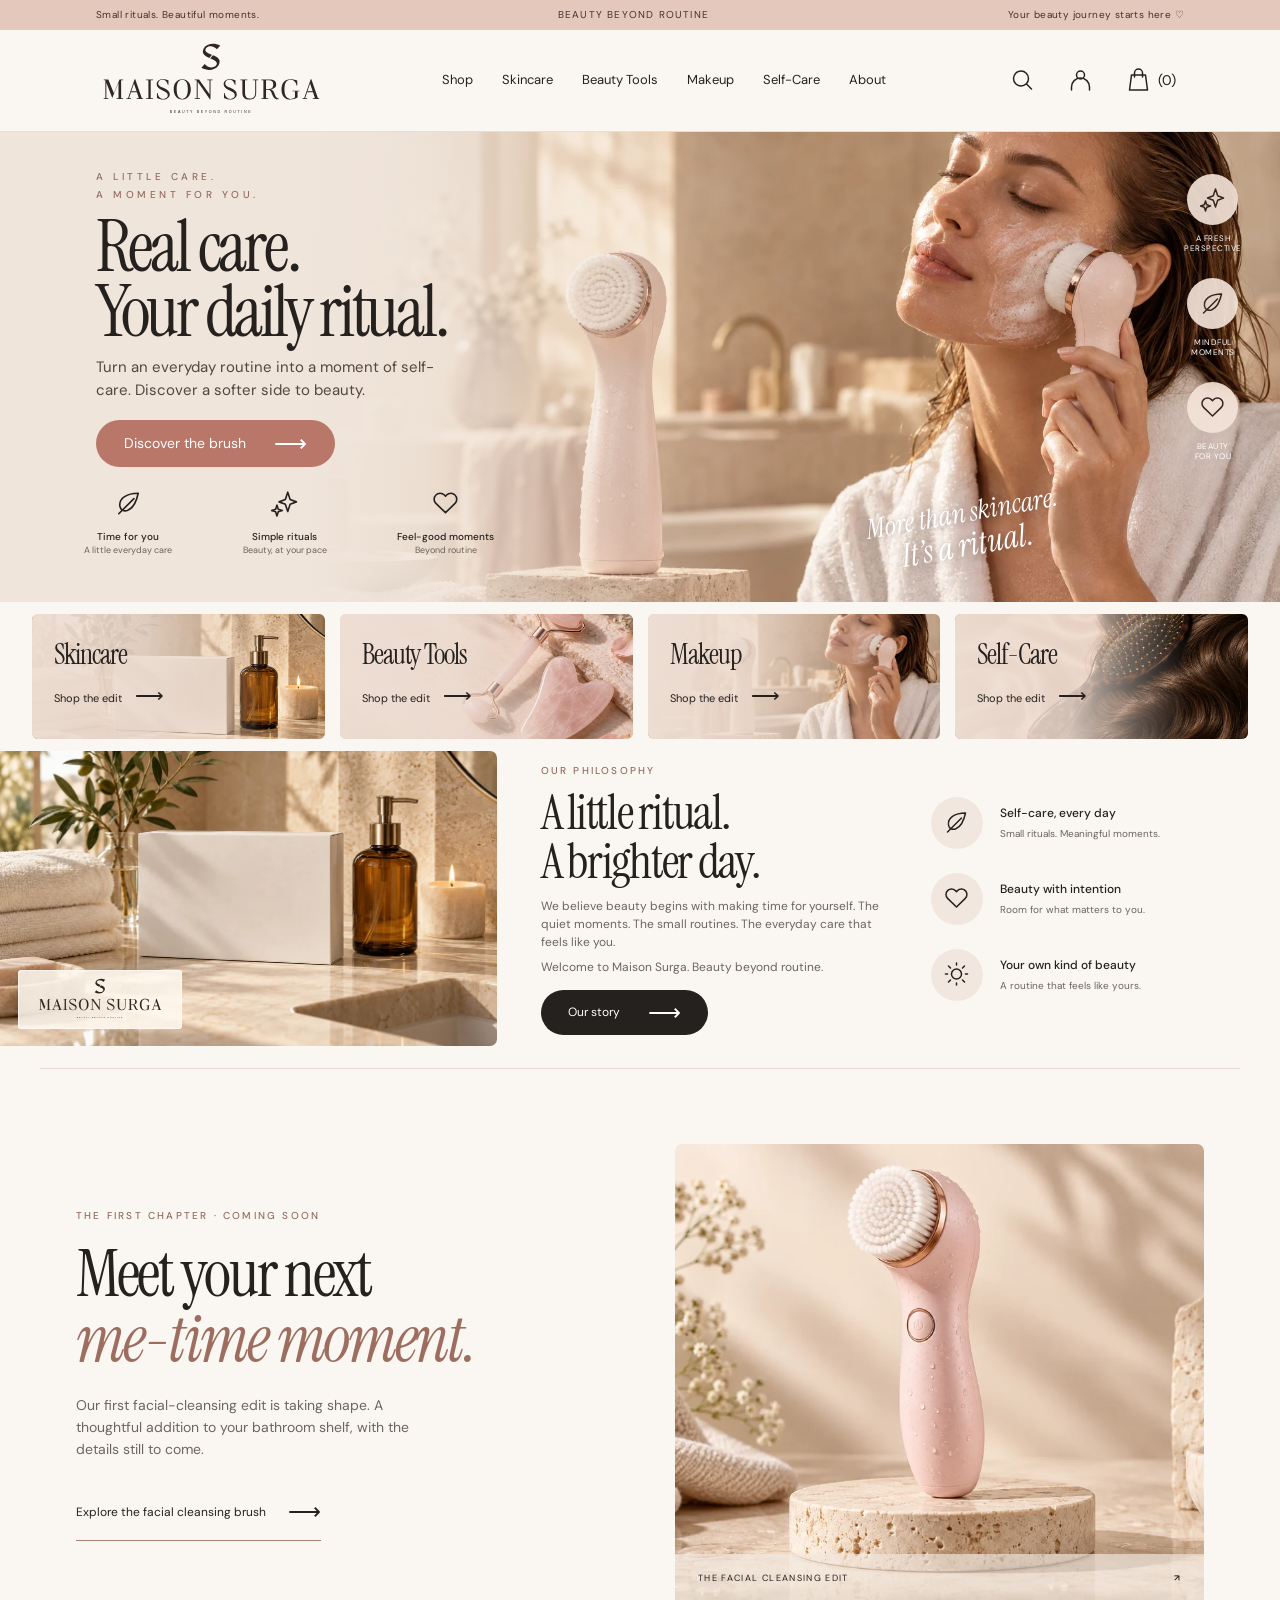
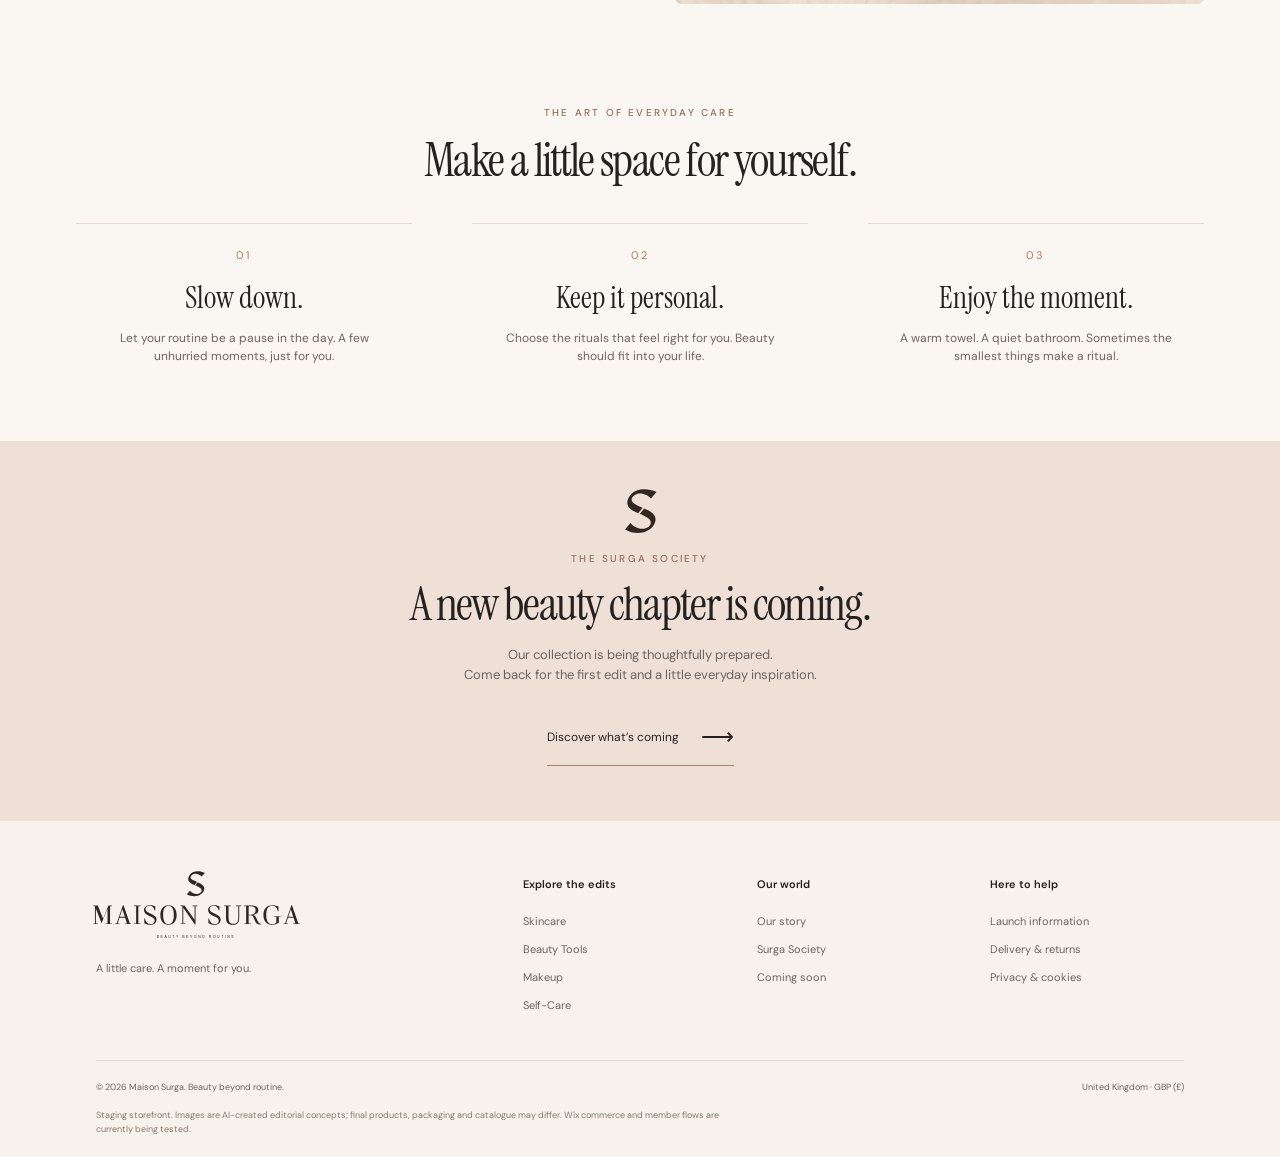
==== index.html @ 13e11ae6 "Load Wix managed login build" ====
<!doctype html>
<html lang="en-GB"><head><meta charset="utf-8"><meta name="viewport" content="width=device-width,initial-scale=1"><title>Maison Surga — Beauty Beyond Routine</title><meta name="description" content="A little care. A moment for you. Discover Maison Surga, a new chapter in beauty rituals and everyday self-care."><meta name="theme-color" content="#faf6f1"><link rel="icon" href="assets/monogram.svg?v=2" type="image/svg+xml"><link rel="stylesheet" href="css/fonts.css"><link rel="stylesheet" href="css/styles.css?v=13"><link rel="preload" href="assets/hero.webp" as="image"></head>
<body><a class="skip" href="#main">Skip to content</a><div id="site-header"></div><main id="main">
<section class="hero" aria-labelledby="hero-title"><img class="hero-image" src="assets/hero.webp" alt="Illustrative beauty campaign: a woman enjoying a facial cleansing ritual with a blush pink brush" fetchpriority="high"><div class="hero-shade"></div><div class="hero-content"><p class="eyebrow">A LITTLE CARE.<br>A MOMENT FOR YOU.</p><h1 id="hero-title">Real care.<br>Your daily ritual.</h1><p class="hero-description">Turn an everyday routine into a moment of self-care. Discover a softer side to beauty.</p><a class="button" href="product.html">Discover the brush <span aria-hidden="true">⟶</span></a><div class="hero-perks"><div><span data-icon="leaf"></span><strong>Time for you</strong><small>A little everyday care</small></div><div><span data-icon="spark"></span><strong>Simple rituals</strong><small>Beauty, at your pace</small></div><div><span data-icon="heart"></span><strong>Feel-good moments</strong><small>Beyond routine</small></div></div></div><p class="hero-note">More than skincare.<br><i>It’s a ritual.</i></p><div class="hero-side"><span data-icon="spark"></span><small>A FRESH<br>PERSPECTIVE</small><span data-icon="leaf"></span><small>MINDFUL<br>MOMENTS</small><span data-icon="heart"></span><small>BEAUTY<br>FOR YOU</small></div></section>
<section class="category-grid" id="shop" aria-label="Explore our collections"><a class="category" href="collection.html?category=skincare"><img src="assets/story.webp" alt="Warm skincare ritual on a marble vanity" loading="lazy"><div><h2>Skincare</h2><span>Shop the edit <b>⟶</b></span></div></a><a class="category" href="collection.html?category=tools"><img src="assets/tools.webp" alt="Rose-coloured facial roller and gua sha" loading="lazy"><div><h2>Beauty Tools</h2><span>Shop the edit <b>⟶</b></span></div></a><a class="category" href="collection.html?category=makeup"><img src="assets/hero.webp" alt="Maison Surga beauty editorial" loading="lazy"><div><h2>Makeup</h2><span>Shop the edit <b>⟶</b></span></div></a><a class="category" href="collection.html?category=selfcare"><img src="assets/hair.webp" alt="Soft everyday self-care ritual" loading="lazy"><div><h2>Self-Care</h2><span>Shop the edit <b>⟶</b></span></div></a></section>
<section class="philosophy" id="story"><div class="story-photo"><img src="assets/story.webp" alt="An ivory gift box, amber bottle and candle in a sunlit bathroom — Maison Surga editorial imagery" loading="lazy"><div class="story-seal"><img src="assets/logo.svg?v=2" alt="Maison Surga — Beauty Beyond Routine"></div></div><div class="story-copy"><p class="eyebrow">OUR PHILOSOPHY</p><h2>A little ritual.<br>A brighter day.</h2><p>We believe beauty begins with making time for yourself. The quiet moments. The small routines. The everyday care that feels like you.</p><p>Welcome to Maison Surga. Beauty beyond routine.</p><a class="button dark" href="about.html">Our story <span>⟶</span></a></div><div class="values"><article><span data-icon="leaf"></span><div><h3>Self-care, every day</h3><p>Small rituals. Meaningful moments.</p></div></article><article><span data-icon="heart"></span><div><h3>Beauty with intention</h3><p>Room for what matters to you.</p></div></article><article><span data-icon="sun"></span><div><h3>Your own kind of beauty</h3><p>A routine that feels like yours.</p></div></article></div></section>
<section class="feature section-wrap"><div class="feature-copy"><p class="eyebrow">THE FIRST CHAPTER · COMING SOON</p><h2>Meet your next<br><i>me-time moment.</i></h2><p>Our first facial-cleansing edit is taking shape. A thoughtful addition to your bathroom shelf, with the details still to come.</p><a class="text-link" href="product.html">Explore the facial cleansing brush <span>⟶</span></a></div><a class="feature-photo" href="product.html"><img src="assets/brush.webp" alt="Editorial concept of the first Maison Surga facial cleansing brush" loading="lazy"><span>THE FACIAL CLEANSING EDIT <b>↗</b></span></a></section>
<section class="ritual section-wrap"><p class="eyebrow">THE ART OF EVERYDAY CARE</p><h2>Make a little space for yourself.</h2><div class="ritual-grid"><article><span>01</span><h3>Slow down.</h3><p>Let your routine be a pause in the day. A few unhurried moments, just for you.</p></article><article><span>02</span><h3>Keep it personal.</h3><p>Choose the rituals that feel right for you. Beauty should fit into your life.</p></article><article><span>03</span><h3>Enjoy the moment.</h3><p>A warm towel. A quiet bathroom. Sometimes the smallest things make a ritual.</p></article></div></section>
<section class="society" id="society"><img src="assets/monogram.svg?v=2" alt="" width="55" height="50"><p class="eyebrow">THE SURGA SOCIETY</p><h2>A new beauty chapter is coming.</h2><p>Our collection is being thoughtfully prepared.<br>Come back for the first edit and a little everyday inspiration.</p><a class="text-link" href="collection.html">Discover what’s coming <span>⟶</span></a></section>
</main><div id="site-footer"></div><script src="js/wix-store.js?v=13"></script><script src="js/main.js?v=13"></script></body></html>
---- css/fonts.css ----
@font-face {
  font-family: 'DM Sans';
  font-style: normal;
  font-weight: 400;
  font-display: swap;
  src: url(../assets/font-0.ttf) format('truetype');
}
@font-face {
  font-family: 'DM Sans';
  font-style: normal;
  font-weight: 500;
  font-display: swap;
  src: url(../assets/font-1.ttf) format('truetype');
}
@font-face {
  font-family: 'DM Sans';
  font-style: normal;
  font-weight: 600;
  font-display: swap;
  src: url(../assets/font-2.ttf) format('truetype');
}
@font-face {
  font-family: 'Instrument Serif';
  font-style: italic;
  font-weight: 400;
  font-display: swap;
  src: url(../assets/font-3.ttf) format('truetype');
}
@font-face {
  font-family: 'Instrument Serif';
  font-style: normal;
  font-weight: 400;
  font-display: swap;
  src: url(../assets/font-4.ttf) format('truetype');
}
---- css/styles.css ----
:root{--ivory:#faf7f2;--rose:#b87769;--ink:#25211f;--muted:#6d6560;--line:#e5dbd3;--serif:'Instrument Serif',Georgia,serif;--sans:'DM Sans',Arial,sans-serif}*{box-sizing:border-box}html{scroll-behavior:smooth;scroll-padding-top:115px}body{margin:0;background:var(--ivory);color:var(--ink);font:14px/1.55 var(--sans)}body.locked{overflow:hidden}a{color:inherit;text-decoration:none}button,input{font:inherit}button{cursor:pointer;color:inherit;background:none;border:0}img{display:block;max-width:100%}svg.icon{width:25px;height:25px;fill:none;stroke:currentColor;stroke-width:1.5;stroke-linecap:round;stroke-linejoin:round}h1,h2,h3,p{margin:0}h1,h2{font-family:var(--serif);font-weight:400;line-height:.98;letter-spacing:-.035em}p{color:var(--muted)}h3{font-weight:500}a,button{touch-action:manipulation}a:focus-visible,button:focus-visible,input:focus-visible,summary:focus-visible{outline:2px solid var(--rose);outline-offset:5px}.skip{position:fixed;top:-90px;left:10px;background:white;padding:12px;z-index:100}.skip:focus{top:10px}.announcement{height:30px;background:#e4c8bb;display:flex;align-items:center;justify-content:space-between;padding:0 7.5%;font-size:10px;letter-spacing:.04em}.announcement p{color:#44332d}.announcement p:nth-child(2){letter-spacing:.12em}.header{height:102px;padding:9px 7.5%;display:flex;align-items:center;justify-content:space-between;gap:28px;background:var(--ivory);border-bottom:1px solid #e9dfd5;position:relative;z-index:20}.brand img{width:230px;height:85px}.header nav{display:flex;align-items:center;gap:29px;font-size:13px}.header nav a{padding:16px 0;position:relative}.header nav a:after{content:'';position:absolute;bottom:10px;left:0;height:1px;width:0;background:var(--rose);transition:width .2s}.header nav a:hover:after{width:100%}.chevron{font-size:11px;margin-left:6px}.header-actions{display:flex;gap:17px;align-items:center}.icon-button{padding:8px;display:flex;align-items:center;gap:7px}.hamburger{display:none}.hero{height:470px;position:relative;isolation:isolate;overflow:hidden;background:#eddfd2}.hero-image{position:absolute;right:0;top:0;width:76%;height:100%;object-fit:cover;object-position:50% 42%;z-index:-3}.hero-shade{position:absolute;inset:0;background:linear-gradient(90deg,#f0e5db 0%,#f0e5db 24%,#f0e5dbe6 33%,#f0e5db66 46%,transparent 60%);z-index:-2}.hero-content{padding:36px 0 0 7.5%;width:50%;max-width:650px}.eyebrow{font-size:10px;font-weight:500;letter-spacing:.22em;color:#936d60;line-height:1.8}.hero .eyebrow{letter-spacing:.35em}.hero h1{font-size:clamp(58px,5.65vw,85px);margin:10px 0 12px;line-height:.9;letter-spacing:-.045em}.hero-description{font-size:15px;max-width:340px;line-height:1.5;color:#514841}.button{display:inline-flex;align-items:center;justify-content:center;gap:28px;background:var(--rose);color:white;border:1px solid transparent;padding:11px 27px;border-radius:40px;transition:background .2s,transform .2s;font-size:14px;margin-top:19px;min-height:44px}.button:hover{background:#996153;transform:translateY(-2px)}.button span{font-size:23px;line-height:1}.button.dark{background:var(--ink);font-size:12px;padding:10px 26px}.button.dark:hover{background:#544238}.hero-perks{display:flex;justify-content:space-between;max-width:410px;margin:23px 0 0 -12px;text-align:center;gap:14px}.hero-perks svg{width:27px;height:27px;margin:0 auto 5px}.hero-perks strong,.hero-perks small{display:block}.hero-perks strong{font-size:10px;font-weight:500}.hero-perks small{font-size:9px;color:#6f625b}.hero-note{position:absolute;right:17%;bottom:39px;transform:rotate(-10deg);font:italic 27px/1.1 var(--serif);color:#fff;text-align:center;text-shadow:0 1px 10px #442c2366}.hero-note i{font-size:32px}.hero-side{position:absolute;right:3%;top:42px;display:flex;flex-direction:column;align-items:center;gap:8px;color:#fff;text-align:center}.hero-side>span{border-radius:50%;background:#f4e4d9e8;color:#342720;width:51px;height:51px;display:grid;place-items:center}.hero-side small{font-size:8px;letter-spacing:.06em;line-height:1.3;margin-bottom:16px}.category-grid{padding:12px 2.5%;display:grid;grid-template-columns:repeat(4,minmax(0,1fr));gap:15px}.category{height:125px;position:relative;overflow:hidden;border-radius:6px;background:#eeddd3;isolation:isolate}.category img{position:absolute;inset:0;width:100%;height:100%;object-fit:cover;z-index:-2;transition:transform .6s}.category:after{content:'';position:absolute;inset:0;z-index:-1;background:linear-gradient(90deg,#edddd2f5 0%,#edddd2d9 40%,transparent 80%)}.category:nth-child(3):after{background:linear-gradient(90deg,#edddd2 0%,#edddd2d9 32%,transparent 85%)}.category:hover img{transform:scale(1.05)}.category>div{padding:27px 22px}.category h2{font-size:28px;letter-spacing:-.035em}.category span{font-size:11px;display:block;margin-top:12px}.category b{font-size:20px;font-weight:400;margin-left:10px}.philosophy{display:grid;grid-template-columns:40% 34% 26%;align-items:center;padding:0 3% 22px 0}.story-photo{position:relative;height:295px;overflow:hidden;border-radius:0 7px 7px 0}.story-photo>img{width:100%;height:100%;object-fit:cover}.story-seal{position:absolute;bottom:17px;left:18px;padding:7px 16px;background:#fff8efde;border:1px solid #ffffff8c;border-radius:3px}.story-seal img{width:130px;height:auto}.story-copy{padding:10px 35px 10px 44px}.story-copy h2{font-size:49px;margin:8px 0 12px}.story-copy p:not(.eyebrow){font-size:12px;line-height:1.5}.story-copy p+p{margin-top:7px}.story-copy .button{margin-top:14px}.values{display:flex;flex-direction:column;gap:24px;padding-left:12px}.values article{display:flex;align-items:center;gap:17px}.values article>span{width:52px;height:52px;background:#f1e7df;border-radius:50%;display:grid;place-items:center;flex-shrink:0}.values h3{font-size:12px;margin-bottom:3px}.values p{font-size:10px}.section-wrap{max-width:1200px;margin:0 auto;padding:75px 36px}.feature{display:grid;grid-template-columns:1fr 1fr;align-items:center;gap:70px;border-top:1px solid var(--line)}.feature h2{font-size:66px;margin:17px 0 24px}.feature h2 i{font-weight:400;color:#9d6e60}.feature-copy>p:not(.eyebrow){max-width:370px;font-size:14px}.text-link{display:inline-flex;gap:22px;align-items:center;font-size:12px;padding:10px 0;border-bottom:1px solid #ad8272;margin-top:24px}.text-link span{font-size:23px}.feature-photo{position:relative;display:block;overflow:hidden;border-radius:7px}.feature-photo img{width:100%;aspect-ratio:1.15;object-fit:cover;transition:transform .5s}.feature-photo:hover img{transform:scale(1.03)}.feature-photo>span{position:absolute;bottom:0;left:0;right:0;background:#f2e9dfa8;padding:18px 23px;display:flex;justify-content:space-between;font-size:9px;letter-spacing:.15em}.ritual{text-align:center;padding-top:25px;padding-bottom:75px}.ritual h2{font-size:47px;margin-top:15px}.ritual-grid{display:grid;grid-template-columns:repeat(3,1fr);gap:60px;margin-top:40px}.ritual-grid article{border-top:1px solid var(--line);padding-top:20px}.ritual-grid span{font-size:11px;letter-spacing:.2em;color:var(--rose)}.ritual-grid h3{font:30px var(--serif);margin:12px 0}.ritual-grid p{font-size:12px;max-width:275px;margin:auto}.society{text-align:center;padding:46px 20px 55px;background:#eee0d7}.society>img{margin:0 auto 13px}.society h2{font-size:47px;margin:13px 0 18px}.society p:not(.eyebrow){font-size:13px}.footer{padding:45px 7.5% 20px;background:#f7f2eb}.footer-top{display:grid;grid-template-columns:2fr 1fr 1fr 1fr;gap:40px}.footer-brand img{width:220px;margin-left:-10px}.footer-brand p{font-size:11px;margin-top:13px}.footer h3{font-size:11px;font-weight:600;margin:10px 0 20px}.footer nav a{display:block;font-size:11px;color:var(--muted);margin:11px 0}.footer nav a:hover{color:var(--rose)}.footer-bottom{border-top:1px solid var(--line);margin-top:35px;padding-top:20px;display:flex;justify-content:space-between;gap:15px;font-size:9px}.footer-note{font-size:9px;max-width:650px;margin-top:14px;color:#8a7a71}.dialog{position:fixed;inset:0;width:100%;height:100%;max-width:none;max-height:none;background:transparent;border:0;margin:0;padding:0;color:var(--ink)}.dialog::backdrop{background:#24181166;backdrop-filter:blur(3px)}.dialog-panel{margin:90px auto;background:var(--ivory);padding:35px;width:min(560px,calc(100% - 30px));position:relative;border-radius:8px;box-shadow:0 20px 100px #21181020}.dialog-close{position:absolute;right:15px;top:15px;padding:10px;font-size:22px}.dialog h2{font-size:38px;margin:10px 0 20px}.dialog p{font-size:13px;margin-bottom:15px}.dialog input{width:100%;border:1px solid #cdbfb3;background:#fffaf4;padding:13px 15px;border-radius:4px;color:var(--ink)}.search-results a{display:flex;align-items:center;gap:15px;padding:15px 0;border-bottom:1px solid var(--line)}.search-results img{width:60px;height:60px;object-fit:cover;border-radius:4px}.search-results small{display:block;color:var(--muted)}.dialog .empty-bag{padding:20px 0;text-align:center}.empty-bag svg{margin:0 auto 15px;width:45px;height:45px}.breadcrumb{font-size:10px;color:var(--muted);padding:24px 7.5%}.breadcrumb a{text-decoration:underline;text-underline-offset:3px}.pdp{display:grid;grid-template-columns:1.1fr 1fr;gap:65px;max-width:1200px;padding:10px 35px 65px;margin:auto}.gallery-track{display:flex;overflow-x:auto;scroll-snap-type:x mandatory;scrollbar-width:none;border-radius:7px;background:#eadbce}.gallery-track img{flex:0 0 100%;width:100%;min-width:100%;object-fit:cover;aspect-ratio:1;scroll-snap-align:start}.gallery-thumbs{display:flex;gap:9px;margin:13px 0}.gallery-thumbs button{padding:3px;border:1px solid transparent;border-radius:4px}.gallery-thumbs button[aria-current=true]{border-color:var(--rose)}.gallery-thumbs img{width:66px;height:66px;object-fit:cover;border-radius:2px}.image-caption{font-size:10px}.product-copy{padding-top:18px}.product-copy h1{font-size:65px;margin:13px 0 17px}.product-copy>p{font-size:14px;max-width:420px}.status{display:inline-block;border:1px solid #ceb7a9;color:#8b5f4f;padding:5px 12px;border-radius:20px;font-size:10px;margin-top:22px;letter-spacing:.06em}.launch-message{margin:20px 0 22px;padding:20px;background:#f0e5dc;border-radius:5px}.launch-message h2{font-family:var(--sans);font-size:14px;letter-spacing:0;margin-bottom:8px}.launch-message p{font-size:12px}.product-copy details{border-top:1px solid var(--line);padding:17px 0;font-size:12px}.product-copy details:last-child{border-bottom:1px solid var(--line)}summary{cursor:pointer;font-size:13px;list-style:none;display:flex;justify-content:space-between}summary:after{content:'+';font-size:18px}details[open] summary:after{content:'−'}details p{margin-top:13px;line-height:1.7}.editorial-page{max-width:1120px;margin:0 auto;padding:55px 35px 70px}.editorial-hero{display:grid;grid-template-columns:1fr 1fr;align-items:center;gap:60px}.editorial-hero>img{width:100%;aspect-ratio:1;object-fit:cover;border-radius:6px}.editorial-hero h1{font-size:72px;margin:16px 0 25px}.editorial-hero p:not(.eyebrow){margin:12px 0;line-height:1.8}.collection-intro{text-align:center;padding:45px 20px 30px}.collection-intro h1{font-size:70px;margin:15px 0 20px}.collection-intro p:not(.eyebrow){max-width:490px;margin:auto}.collection-feature{max-width:950px;display:grid;grid-template-columns:1fr 1fr;gap:55px;align-items:center;margin:20px auto 70px;padding:0 25px}.collection-feature>img{width:100%;aspect-ratio:1;object-fit:cover;border-radius:6px}.collection-feature h2{font-size:47px;margin:15px 0}.collection-feature p{font-size:13px}.help-content{max-width:750px;margin:40px auto 70px;padding:0 25px}.help-content h1{font-size:60px;margin-bottom:30px}.help-content h2{font-size:29px;margin:30px 0 12px}.help-content p{font-size:14px}.help-content a{text-decoration:underline}.mobile-product-cta{display:none}
@media(min-width:1600px){.hero{height:540px}.hero-content{padding-top:50px}.hero h1{font-size:94px}.hero-perks{margin-top:30px}.category{height:150px}.story-photo{height:345px}}
@media(max-width:1100px){.header{padding:9px 4%;gap:15px}.brand img{width:195px}.header nav{gap:18px}.header-actions{gap:3px}.hero-content{padding-left:5%}.hero h1{font-size:65px}.hero-perks{max-width:360px}.story-copy{padding:18px 27px}.story-copy h2{font-size:41px}.values{padding-left:0;gap:20px}.values article{gap:10px}.values article>span{width:44px;height:44px}.category h2{font-size:24px}.category>div{padding-left:16px}.philosophy{grid-template-columns:38% 36% 26%}.pdp{gap:35px}.product-copy h1{font-size:55px}}
@media(max-width:760px){html{scroll-padding-top:85px}.announcement{height:27px;justify-content:center;padding:0 10px;font-size:8px}.announcement p:first-child,.announcement p:last-child{display:none}.header{height:83px;padding:5px 14px;gap:5px}.brand img{width:177px;height:70px}.hamburger{display:flex;padding:9px}.header-actions{gap:0}.header-actions .account-button{display:none}.header-actions .icon-button{padding:7px}.header-actions .bag-count{display:none}.icon-button svg{width:21px;height:21px}.header nav{display:none;position:absolute;top:82px;left:0;right:0;padding:20px 28px 30px;background:var(--ivory);box-shadow:0 20px 30px #28201b15;font-size:17px}.header nav.open{display:flex;flex-direction:column;align-items:stretch;gap:0}.header nav a{border-bottom:1px solid var(--line);padding:14px 0}.header nav a:after{display:none}.hero{height:730px}.hero-image{top:290px;width:100%;height:440px;object-position:58% 40%}.hero-shade{background:linear-gradient(180deg,#f0e5db 0%,#f0e5db 37%,#f0e5db99 44%,transparent 56%)}.hero-content{padding:25px 23px 0;width:100%;max-width:none}.hero .eyebrow{font-size:8px;line-height:1.7;letter-spacing:.26em}.hero .eyebrow br{display:none}.hero h1{font-size:61px;line-height:.92;margin:13px 0}.hero-description{font-size:12px;line-height:1.55;max-width:300px}.hero .button{margin-top:17px;font-size:12px;padding:9px 23px}.hero-perks{position:absolute;bottom:0;left:0;width:100%;max-width:none;margin:0;background:#f9eee5eb;backdrop-filter:blur(8px);padding:13px 16px 12px;gap:8px}.hero-perks svg{width:23px;height:23px;margin-bottom:4px}.hero-perks strong{font-size:9px}.hero-perks small{font-size:8px}.hero-note{font-size:24px;bottom:105px;right:8%;max-width:170px}.hero-note i{font-size:29px}.hero-side{display:none}.category-grid{padding:12px;gap:10px;grid-template-columns:repeat(2,minmax(0,1fr))}.category{height:127px}.category>div{padding:18px 12px}.category h2{font-size:23px;max-width:120px}.category span{font-size:9px;margin-top:9px}.category b{margin-left:4px;font-size:17px}.category img{object-position:62% center}.category:after{background:linear-gradient(90deg,#edddd2e8,#edddd2a6 45%,transparent)}.philosophy{display:flex;flex-direction:column;padding:8px 0 30px}.story-photo{width:calc(100% - 24px);height:260px;border-radius:6px}.story-copy{padding:29px 25px 22px;width:100%}.story-copy h2{font-size:49px;margin:10px 0 16px}.story-copy p:not(.eyebrow){font-size:13px;max-width:400px}.story-copy .button{margin-top:20px}.values{padding:5px 25px 0;width:100%;gap:15px}.values article{gap:17px}.values h3{font-size:12px}.values p{font-size:11px}.section-wrap{padding:38px 24px}.feature{gap:25px;grid-template-columns:1fr;margin:0 12px;padding:36px 12px}.feature h2{font-size:53px;margin:15px 0 20px}.feature-copy>p:not(.eyebrow){font-size:13px}.feature-photo img{aspect-ratio:1.15}.text-link{margin-top:15px}.ritual h2{font-size:42px}.ritual-grid{grid-template-columns:1fr;gap:24px;margin-top:27px}.ritual-grid article{padding-top:16px}.ritual-grid h3{font-size:29px;margin:7px 0}.society{padding:35px 23px 40px}.society h2{font-size:42px}.society p:not(.eyebrow){font-size:12px}.footer{padding:26px 25px 22px}.footer-top{grid-template-columns:1fr 1fr;gap:22px}.footer-brand{grid-column:1/-1}.footer-brand img{width:210px}.footer h3{margin-bottom:15px}.footer-top nav:last-child{grid-column:1/-1}.footer-bottom{font-size:8px;flex-wrap:wrap;margin-top:20px}.footer-note{font-size:8px}.breadcrumb{padding:20px 20px;font-size:9px}.pdp{grid-template-columns:1fr;padding:0 16px 40px;gap:15px}.product-copy{padding:10px 6px}.product-copy h1{font-size:58px}.product-copy>p{font-size:13px}.gallery-track img{aspect-ratio:1.05}.gallery-thumbs img{width:53px;height:53px}.editorial-page{padding:25px 22px 45px}.editorial-hero{grid-template-columns:1fr;gap:27px}.editorial-hero h1{font-size:58px}.editorial-hero p:not(.eyebrow){font-size:13px}.collection-intro{padding:32px 22px 22px}.collection-intro h1{font-size:57px}.collection-intro p:not(.eyebrow){font-size:13px}.collection-feature{grid-template-columns:1fr;gap:20px;padding:0 22px;margin-bottom:45px}.collection-feature h2{font-size:42px}.help-content h1{font-size:50px}.dialog-panel{padding:32px 23px;margin:50px auto}.dialog h2{font-size:34px}.mobile-product-cta{display:flex;position:sticky;bottom:0;z-index:10;background:#faf7f2f5;border-top:1px solid var(--line);padding:10px 20px;align-items:center;justify-content:space-between;gap:10px;font-size:11px}.mobile-product-cta a{font-size:11px;text-decoration:underline;text-underline-offset:3px}.mobile-product-cta span{color:var(--muted)}}
@media(prefers-reduced-motion:reduce){html{scroll-behavior:auto}*,*:before,*:after{transition:none!important;animation:none!important}}
.category:first-child img{object-position:center 23%}@media(max-width:900px) and (min-width:761px){.header{padding-left:18px;padding-right:18px;gap:12px}.brand img{width:170px}.header nav{gap:15px;font-size:12px}.header-actions{gap:0}.header-actions .icon-button{padding:5px}}

.mobile-nav-account{display:none}
.product-price-row{display:flex;align-items:baseline;gap:12px;margin:23px 0 18px}
.product-price-row strong{font:34px/1 var(--serif);font-weight:400}
.product-price-row s{font-size:13px;color:#968981}
.product-options{border-top:1px solid var(--line);padding-top:17px;margin-top:10px}
.product-options>span{display:block;font-size:11px;font-weight:600;margin-bottom:10px}
.variant-options{display:flex;flex-wrap:wrap;gap:8px}
.variant-choice{border:1px solid #cdbfb3;border-radius:999px;padding:9px 15px;background:#fffaf4;font-size:11px;min-width:62px}
.variant-choice[aria-pressed=true]{background:var(--ink);border-color:var(--ink);color:#fff}
.product-add{width:min(100%,420px);margin:22px 0 10px}
.product-add:disabled,.bag-checkout:disabled,.account-login:disabled{opacity:.6;cursor:wait;transform:none}
.integration-note{font-size:10px!important;max-width:430px!important;margin:0 0 23px;color:#8a7a71!important}
.muted-note,.product-error{font-size:11px;color:var(--muted)}
.bag-loading,.bag-error{padding:24px 0;color:var(--muted);font-size:12px}
.bag-line{display:grid;grid-template-columns:64px minmax(0,1fr) auto;gap:14px;align-items:center;padding:14px 0;border-bottom:1px solid var(--line)}
.bag-line img,.bag-line-placeholder{width:64px;height:64px;border-radius:5px;object-fit:cover;background:#eee2d9}
.bag-line strong{display:block;font-size:12px;font-weight:600;line-height:1.35}
.bag-line small{display:block;color:var(--muted);font-size:9px;margin-top:4px}
.bag-line>span{font-size:11px;white-space:nowrap}
.bag-summary{padding-top:18px}
.bag-summary>div{display:flex;justify-content:space-between;gap:20px;align-items:center;font-size:12px}
.bag-summary .button{width:100%;margin-top:18px}
.bag-summary>small{display:block;text-align:center;color:var(--muted);font-size:9px;margin-top:9px}
.account-note{display:block;color:var(--muted);font-size:9px;margin-top:11px}
.account-status{display:inline-block;border:1px solid #cdbfb3;border-radius:20px;padding:5px 10px;font-size:8px;letter-spacing:.15em;color:#8b5f4f}
.account-signed-in h3{font:32px/1.05 var(--serif);margin:16px 0 6px}
.account-signed-in p{font-size:12px}
.account-logout{background:none;margin-top:18px}
.store-notice{position:fixed;left:50%;bottom:24px;transform:translateX(-50%);z-index:120;background:var(--ink);color:white;border-radius:999px;padding:11px 18px;box-shadow:0 10px 40px #24181133;font-size:11px;text-align:center;max-width:calc(100% - 30px)}
.store-notice.error{background:#7c4037}
.auth-callback-page{min-height:100vh;display:flex;flex-direction:column;align-items:center;justify-content:center;text-align:center;padding:30px;background:var(--ivory)}
.auth-callback-page>img{width:230px;margin-bottom:25px}
.auth-callback-page h1{font-size:clamp(46px,7vw,76px);margin:12px 0 16px}
.auth-callback-page>p:not(.eyebrow){font-size:13px;max-width:430px}
@media(max-width:760px){
  .header nav .mobile-nav-account{display:block;border-bottom:1px solid var(--line);padding:14px 0;text-align:left;font-size:17px;width:100%}
  .product-price-row strong{font-size:31px}
  .variant-choice{padding:9px 13px}
  .product-add{width:100%}
  .mobile-add-trigger{border:0;margin:0;padding:8px 0}
  .bag-line{grid-template-columns:56px minmax(0,1fr) auto;gap:10px}
  .bag-line img,.bag-line-placeholder{width:56px;height:56px}
  .store-notice{bottom:15px}
}

.dialog-close{width:42px;height:42px;display:grid;place-items:center;border-radius:50%;padding:0}
.dialog-close:focus-visible{outline:1px solid var(--rose);outline-offset:1px}
.bag-line-copy{min-width:0}
.bag-quantity{display:flex;align-items:center;gap:8px;margin-top:9px}
.bag-quantity>button:not(.bag-remove){width:28px;height:28px;border:1px solid var(--line);border-radius:50%;display:grid;place-items:center;background:#fffaf4;font-size:15px;line-height:1}
.bag-quantity>span{min-width:18px;text-align:center;font-size:10px}
.bag-quantity .bag-remove{margin-left:5px;padding:4px 0;border-bottom:1px solid #b79a8d;font-size:9px;color:var(--muted)}
.bag-quantity button:disabled{opacity:.45;cursor:wait}

.catalog-section{max-width:1180px;margin:0 auto;padding:10px 34px 80px}
.catalog-status{font-size:10px;letter-spacing:.08em;color:var(--muted);margin:8px 0 20px;text-align:right}
.product-grid{display:grid;grid-template-columns:repeat(4,minmax(0,1fr));gap:18px}
.product-card{display:block;background:#fffaf5;border:1px solid #eaded5;border-radius:8px;overflow:hidden;transition:transform .2s,box-shadow .2s}
.product-card:hover{transform:translateY(-3px);box-shadow:0 14px 35px #412c2112}
.product-card-image{aspect-ratio:1/1;overflow:hidden;background:#efe4dc}
.product-card-image img{width:100%;height:100%;object-fit:cover;transition:transform .45s}
.product-card:hover .product-card-image img{transform:scale(1.025)}
.product-card-placeholder{width:100%;height:100%;background:linear-gradient(135deg,#efe4dc,#f7efe8)}
.product-card-copy{padding:15px 15px 17px}
.product-card-category{font-size:8px;letter-spacing:.15em;color:#9b7466;text-transform:uppercase}
.product-card h2{font:24px/1.05 var(--serif);margin:8px 0 16px;min-height:51px}
.product-card-copy>div{display:flex;justify-content:space-between;gap:10px;align-items:center;font-size:10px}
.product-card-copy strong{font-weight:500}
.product-card-copy b{font-size:16px;font-weight:400;margin-left:5px}
.product-gallery-loading{min-height:520px;width:100%;display:grid;place-items:center;color:var(--muted);font-size:11px}
.variant-group{width:100%;padding:8px 0}
.variant-group>span{display:block;font-size:10px;color:var(--muted);margin-bottom:8px}
.variant-group>div{display:flex;flex-wrap:wrap;gap:8px}
.account-form{display:grid;gap:13px}
.account-form>p{margin:0 0 2px}
.account-form label{font-size:10px;font-weight:600;display:grid;gap:6px}
.account-form input{font-size:13px}
.account-form .button{width:100%;margin-top:4px}
.account-form-error{background:#f7e8e4;color:#7c4037;border-radius:4px;padding:10px 12px;margin:0!important;font-size:10px!important}
.account-secondary{display:flex;justify-content:center;align-items:center;gap:8px;font-size:10px;margin-top:4px}
.account-secondary a{text-decoration:underline;text-underline-offset:3px}
@media(max-width:980px){.product-grid{grid-template-columns:repeat(2,minmax(0,1fr))}.catalog-section{padding-left:22px;padding-right:22px}}
@media(max-width:560px){.product-grid{gap:10px}.catalog-section{padding:4px 12px 55px}.catalog-status{text-align:left;margin-left:4px}.product-card-copy{padding:11px 11px 13px}.product-card h2{font-size:20px;min-height:42px;margin-bottom:12px}.product-card-copy>div{font-size:9px}.product-gallery-loading{min-height:340px}}

.account-switch{display:grid;grid-template-columns:1fr 1fr;gap:8px;margin:0 0 18px}
.account-switch button{border:1px solid var(--line);border-radius:999px;padding:9px 12px;font-size:10px;background:#fffaf4}
.account-switch button[aria-pressed=true]{background:var(--ink);border-color:var(--ink);color:white}
.account-name-row{display:grid;grid-template-columns:1fr 1fr;gap:10px}
.account-verify-form{padding-top:4px}
@media(max-width:520px){.account-name-row{grid-template-columns:1fr}.account-switch{gap:6px}}
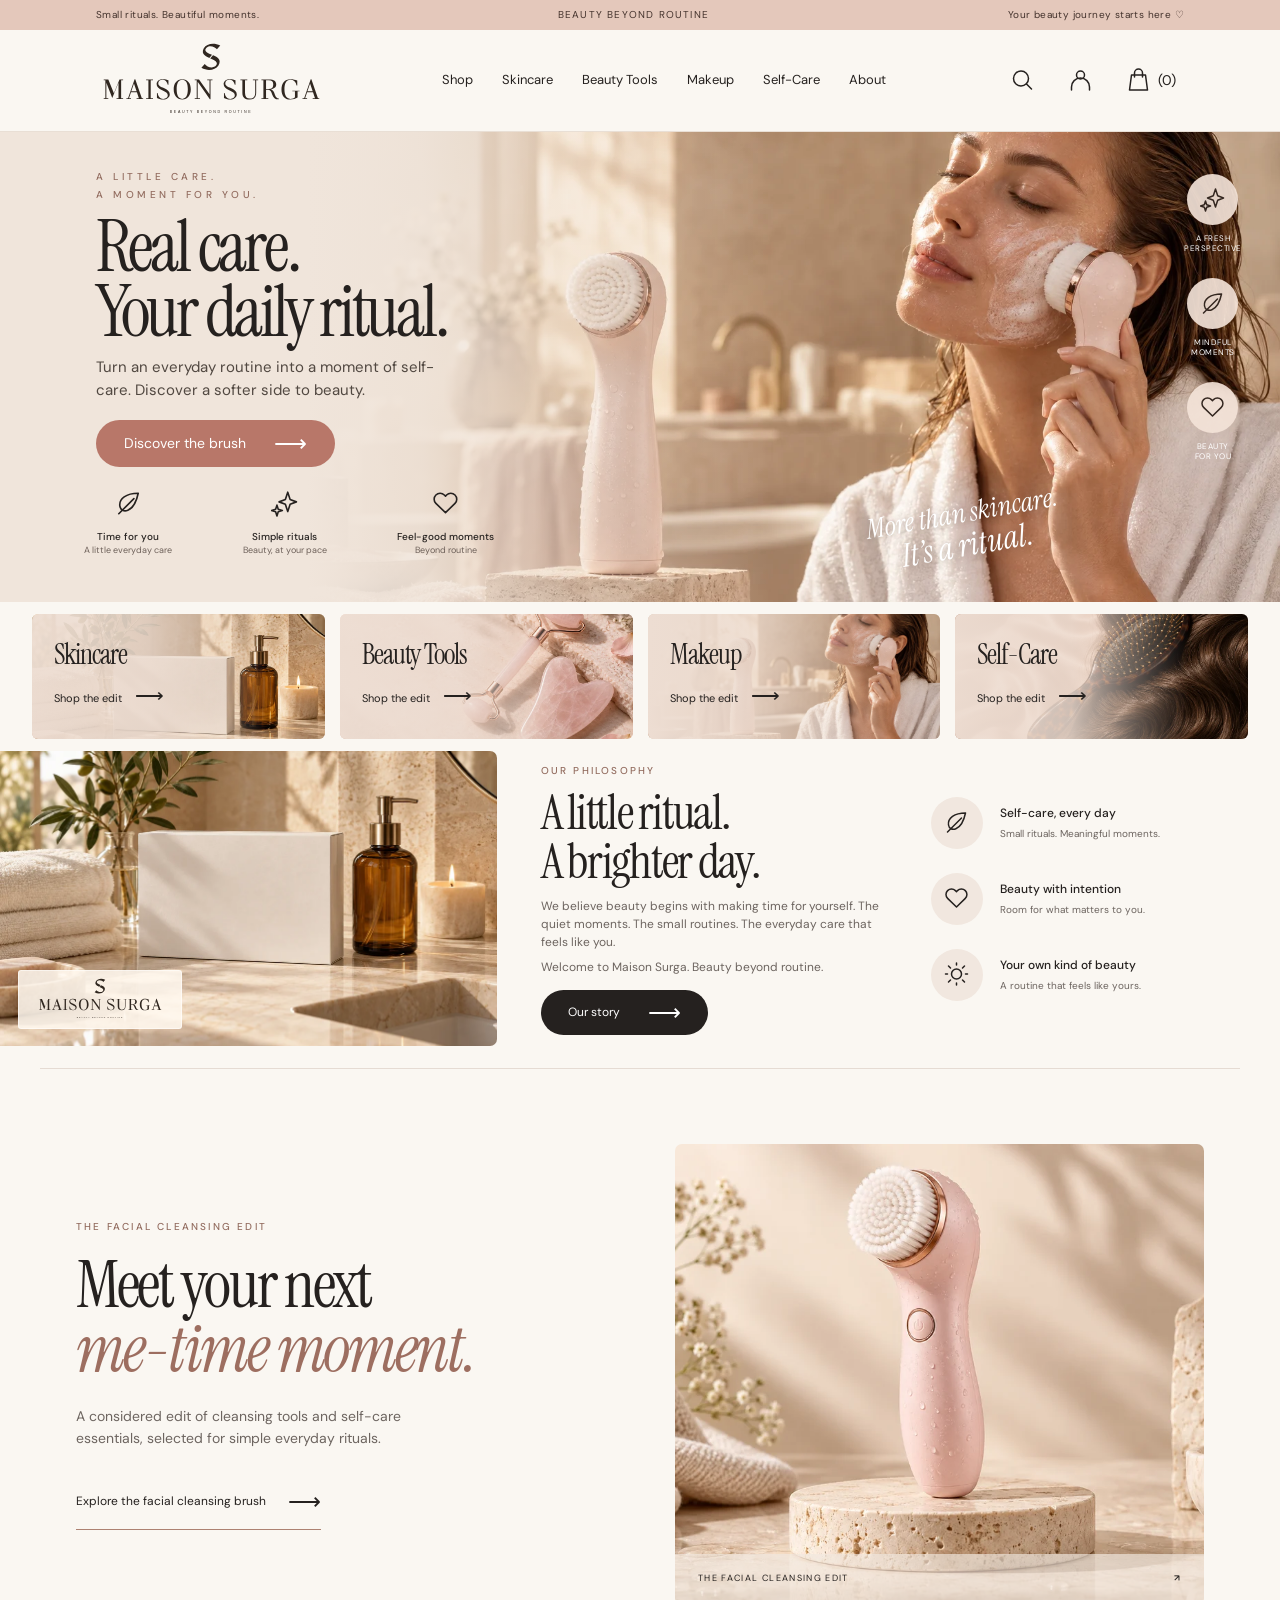
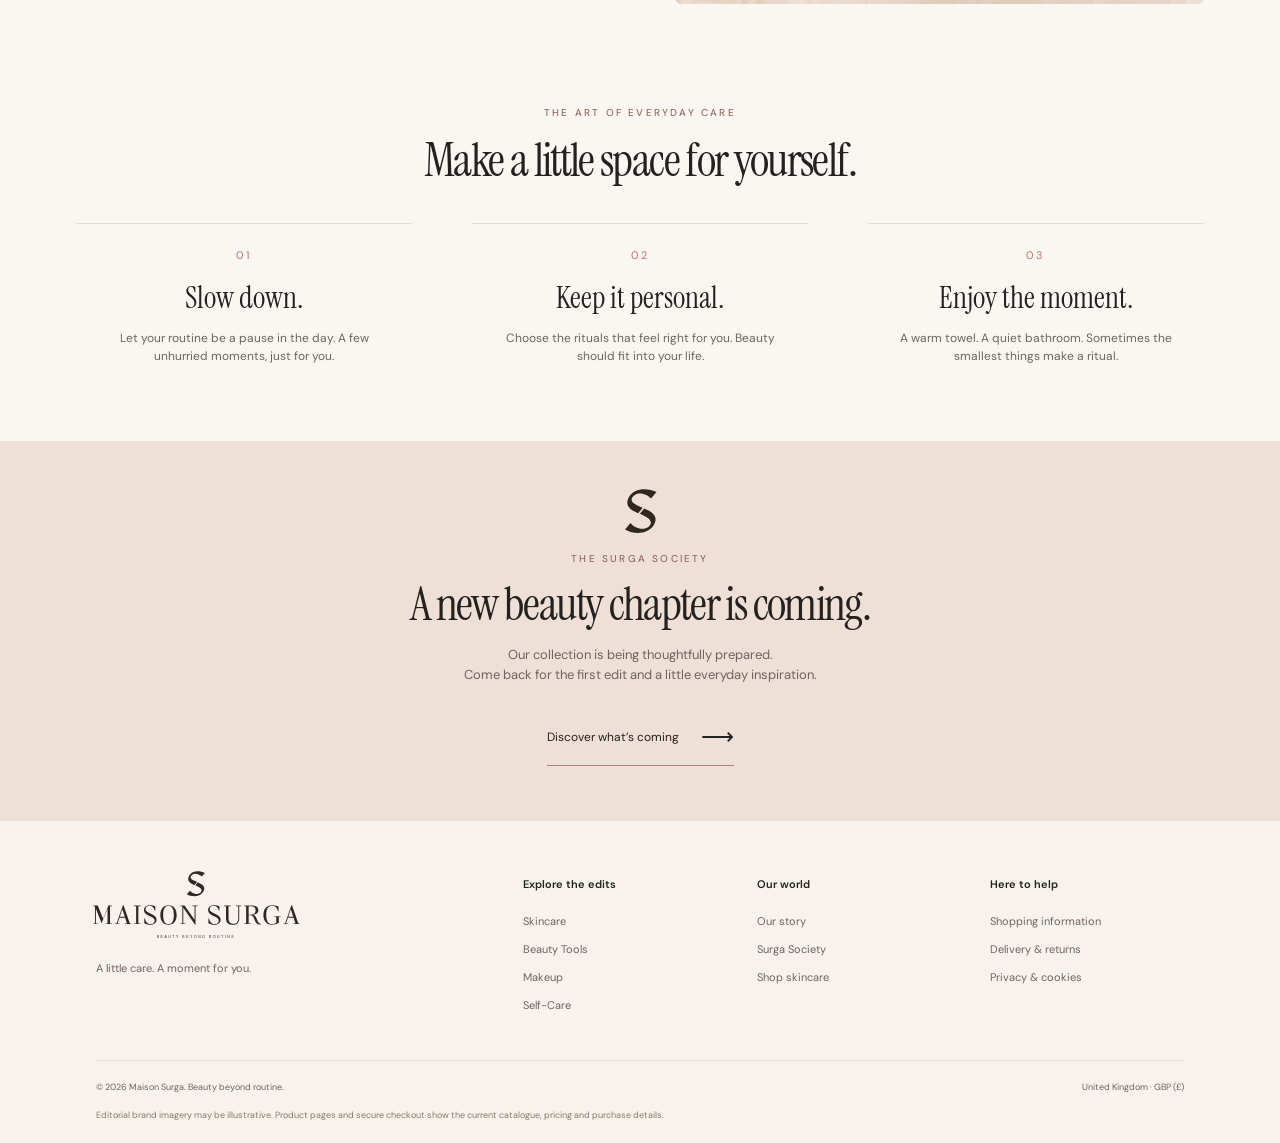
==== commit 5b02565b: "Remove pre-launch language from homepage" ====
--- a/index.html
+++ b/index.html
@@ -1,10 +1,10 @@
 <!doctype html>
-<html lang="en-GB"><head><meta charset="utf-8"><meta name="viewport" content="width=device-width,initial-scale=1"><title>Maison Surga — Beauty Beyond Routine</title><meta name="description" content="A little care. A moment for you. Discover Maison Surga, a new chapter in beauty rituals and everyday self-care."><meta name="theme-color" content="#faf6f1"><link rel="icon" href="assets/monogram.svg?v=2" type="image/svg+xml"><link rel="stylesheet" href="css/fonts.css"><link rel="stylesheet" href="css/styles.css?v=13"><link rel="preload" href="assets/hero.webp" as="image"></head>
+<html lang="en-GB"><head><meta charset="utf-8"><meta name="viewport" content="width=device-width,initial-scale=1"><title>Maison Surga — Beauty Beyond Routine</title><meta name="description" content="A little care. A moment for you. Discover Maison Surga, a new chapter in beauty rituals and everyday self-care."><meta name="theme-color" content="#faf6f1"><link rel="icon" href="assets/monogram.svg?v=2" type="image/svg+xml"><link rel="stylesheet" href="css/fonts.css"><link rel="stylesheet" href="css/styles.css?v=18"><link rel="preload" href="assets/hero.webp" as="image"></head>
 <body><a class="skip" href="#main">Skip to content</a><div id="site-header"></div><main id="main">
 <section class="hero" aria-labelledby="hero-title"><img class="hero-image" src="assets/hero.webp" alt="Illustrative beauty campaign: a woman enjoying a facial cleansing ritual with a blush pink brush" fetchpriority="high"><div class="hero-shade"></div><div class="hero-content"><p class="eyebrow">A LITTLE CARE.<br>A MOMENT FOR YOU.</p><h1 id="hero-title">Real care.<br>Your daily ritual.</h1><p class="hero-description">Turn an everyday routine into a moment of self-care. Discover a softer side to beauty.</p><a class="button" href="product.html">Discover the brush <span aria-hidden="true">⟶</span></a><div class="hero-perks"><div><span data-icon="leaf"></span><strong>Time for you</strong><small>A little everyday care</small></div><div><span data-icon="spark"></span><strong>Simple rituals</strong><small>Beauty, at your pace</small></div><div><span data-icon="heart"></span><strong>Feel-good moments</strong><small>Beyond routine</small></div></div></div><p class="hero-note">More than skincare.<br><i>It’s a ritual.</i></p><div class="hero-side"><span data-icon="spark"></span><small>A FRESH<br>PERSPECTIVE</small><span data-icon="leaf"></span><small>MINDFUL<br>MOMENTS</small><span data-icon="heart"></span><small>BEAUTY<br>FOR YOU</small></div></section>
 <section class="category-grid" id="shop" aria-label="Explore our collections"><a class="category" href="collection.html?category=skincare"><img src="assets/story.webp" alt="Warm skincare ritual on a marble vanity" loading="lazy"><div><h2>Skincare</h2><span>Shop the edit <b>⟶</b></span></div></a><a class="category" href="collection.html?category=tools"><img src="assets/tools.webp" alt="Rose-coloured facial roller and gua sha" loading="lazy"><div><h2>Beauty Tools</h2><span>Shop the edit <b>⟶</b></span></div></a><a class="category" href="collection.html?category=makeup"><img src="assets/hero.webp" alt="Maison Surga beauty editorial" loading="lazy"><div><h2>Makeup</h2><span>Shop the edit <b>⟶</b></span></div></a><a class="category" href="collection.html?category=selfcare"><img src="assets/hair.webp" alt="Soft everyday self-care ritual" loading="lazy"><div><h2>Self-Care</h2><span>Shop the edit <b>⟶</b></span></div></a></section>
 <section class="philosophy" id="story"><div class="story-photo"><img src="assets/story.webp" alt="An ivory gift box, amber bottle and candle in a sunlit bathroom — Maison Surga editorial imagery" loading="lazy"><div class="story-seal"><img src="assets/logo.svg?v=2" alt="Maison Surga — Beauty Beyond Routine"></div></div><div class="story-copy"><p class="eyebrow">OUR PHILOSOPHY</p><h2>A little ritual.<br>A brighter day.</h2><p>We believe beauty begins with making time for yourself. The quiet moments. The small routines. The everyday care that feels like you.</p><p>Welcome to Maison Surga. Beauty beyond routine.</p><a class="button dark" href="about.html">Our story <span>⟶</span></a></div><div class="values"><article><span data-icon="leaf"></span><div><h3>Self-care, every day</h3><p>Small rituals. Meaningful moments.</p></div></article><article><span data-icon="heart"></span><div><h3>Beauty with intention</h3><p>Room for what matters to you.</p></div></article><article><span data-icon="sun"></span><div><h3>Your own kind of beauty</h3><p>A routine that feels like yours.</p></div></article></div></section>
-<section class="feature section-wrap"><div class="feature-copy"><p class="eyebrow">THE FIRST CHAPTER · COMING SOON</p><h2>Meet your next<br><i>me-time moment.</i></h2><p>Our first facial-cleansing edit is taking shape. A thoughtful addition to your bathroom shelf, with the details still to come.</p><a class="text-link" href="product.html">Explore the facial cleansing brush <span>⟶</span></a></div><a class="feature-photo" href="product.html"><img src="assets/brush.webp" alt="Editorial concept of the first Maison Surga facial cleansing brush" loading="lazy"><span>THE FACIAL CLEANSING EDIT <b>↗</b></span></a></section>
+<section class="feature section-wrap"><div class="feature-copy"><p class="eyebrow">THE FACIAL CLEANSING EDIT</p><h2>Meet your next<br><i>me-time moment.</i></h2><p>A considered edit of cleansing tools and self-care essentials, selected for simple everyday rituals.</p><a class="text-link" href="product.html">Explore the facial cleansing brush <span>⟶</span></a></div><a class="feature-photo" href="product.html"><img src="assets/brush.webp" alt="Editorial concept of the first Maison Surga facial cleansing brush" loading="lazy"><span>THE FACIAL CLEANSING EDIT <b>↗</b></span></a></section>
 <section class="ritual section-wrap"><p class="eyebrow">THE ART OF EVERYDAY CARE</p><h2>Make a little space for yourself.</h2><div class="ritual-grid"><article><span>01</span><h3>Slow down.</h3><p>Let your routine be a pause in the day. A few unhurried moments, just for you.</p></article><article><span>02</span><h3>Keep it personal.</h3><p>Choose the rituals that feel right for you. Beauty should fit into your life.</p></article><article><span>03</span><h3>Enjoy the moment.</h3><p>A warm towel. A quiet bathroom. Sometimes the smallest things make a ritual.</p></article></div></section>
 <section class="society" id="society"><img src="assets/monogram.svg?v=2" alt="" width="55" height="50"><p class="eyebrow">THE SURGA SOCIETY</p><h2>A new beauty chapter is coming.</h2><p>Our collection is being thoughtfully prepared.<br>Come back for the first edit and a little everyday inspiration.</p><a class="text-link" href="collection.html">Discover what’s coming <span>⟶</span></a></section>
-</main><div id="site-footer"></div><script src="js/wix-store.js?v=13"></script><script src="js/main.js?v=13"></script></body></html>
+</main><div id="site-footer"></div><script src="js/wix-store.js?v=18"></script><script src="js/main.js?v=18"></script></body></html>
--- a/css/styles.css
+++ b/css/styles.css
@@ -95,3 +95,39 @@
 .account-name-row{display:grid;grid-template-columns:1fr 1fr;gap:10px}
 .account-verify-form{padding-top:4px}
 @media(max-width:520px){.account-name-row{grid-template-columns:1fr}.account-switch{gap:6px}}
+
+.product-actions{display:flex;align-items:center;gap:10px;margin:22px 0 10px}
+.product-actions .product-add{margin:0;flex:1}
+.favourite-button{display:grid;place-items:center;width:42px;height:42px;border-radius:50%;border:1px solid #d8c8bd;background:#fffaf5;font:24px/1 var(--serif);color:#6d5448;transition:transform .18s,background .18s,color .18s}
+.favourite-button:hover{transform:translateY(-1px)}
+.favourite-button.saved,.favourite-button[aria-pressed=true]{background:#f1ddd3;color:#8c4d47}
+.product-card{position:relative}
+.product-card-favourite{position:absolute;top:10px;right:10px;z-index:2;width:36px;height:36px;background:#fffaf5e8;backdrop-filter:blur(8px)}
+.account-hub-head{padding-bottom:16px;border-bottom:1px solid var(--line)}
+.account-tabs{display:grid;grid-template-columns:repeat(4,1fr);gap:6px;margin:16px 0}
+.account-tabs button{border:1px solid var(--line);border-radius:999px;padding:9px 7px;background:#fffaf4;font-size:9px;white-space:nowrap}
+.account-tabs button[aria-selected=true]{background:var(--ink);border-color:var(--ink);color:#fff}
+.account-tabs button span{opacity:.7;margin-left:3px}
+.account-tab-panel{min-height:210px}
+.account-section{padding:8px 0}
+.account-section h4{font:28px/1.05 var(--serif);margin:8px 0 10px}
+.account-section>p:not(.eyebrow){font-size:11px;line-height:1.55;color:var(--muted)}
+.account-section>.button{width:100%;margin-top:14px}
+.account-section>small{display:block;color:var(--muted);font-size:9px;margin-top:10px;text-align:center}
+.account-favourites{display:grid;gap:10px;margin-top:12px}
+.account-favourite{display:grid;grid-template-columns:52px minmax(0,1fr) auto;gap:10px;align-items:center;padding:9px 0;border-bottom:1px solid var(--line)}
+.account-favourite img,.account-favourite-placeholder{width:52px;height:52px;object-fit:cover;border-radius:5px;background:#eee2d9}
+.account-favourite strong{font-size:10px;line-height:1.35;display:block}
+.account-favourite small{font-size:9px;color:var(--muted);display:block;margin-top:4px}
+.account-favourite>button{font-size:19px;padding:8px;color:var(--muted)}
+.account-favourites-note{text-align:left!important}
+.account-bag-lines{display:grid;gap:8px;margin-top:10px}
+.account-bag-line{display:flex;justify-content:space-between;gap:12px;padding:10px 0;border-bottom:1px solid var(--line);font-size:10px}
+.account-bag-line strong,.account-bag-line small{display:block}
+.account-bag-line small{font-size:9px;color:var(--muted);margin-top:3px}
+.account-bag-total{display:flex;justify-content:space-between;align-items:center;padding-top:14px;font-size:11px}
+@media(max-width:560px){
+  .account-tabs{grid-template-columns:repeat(2,1fr)}
+  .product-actions{gap:8px}
+  .product-favourite{flex:0 0 42px}
+}
